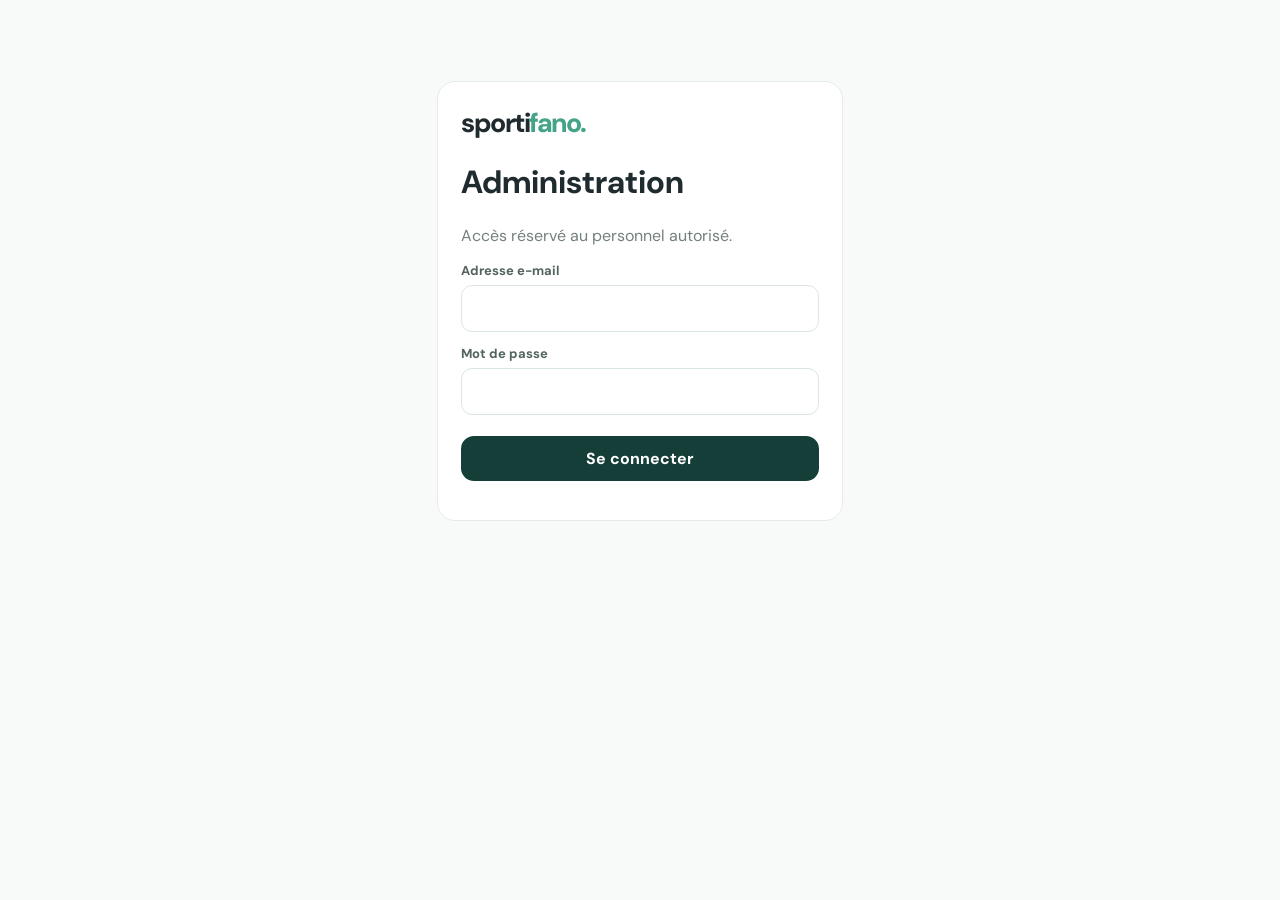
==== admin.html @ f6919157 "Add files via upload" ====
<!doctype html><html lang="fr"><head><meta charset="utf-8"><meta name="viewport" content="width=device-width,initial-scale=1"><title>Sportifano — Administration</title><link rel="stylesheet" href="./styles.css"></head><body><div id="adminApp"><main class="wrap" style="max-width:450px;margin:9vh auto"><div class="panel"><a class="brand" href="./index.html">sporti<span>fano.</span></a><h1>Administration</h1><p class="muted">Accès réservé au personnel autorisé.</p><form id="adminLogin"><label>Adresse e-mail</label><input required type="email" name="email"><label>Mot de passe</label><input required type="password" name="password"><br><br><button class="btn" style="width:100%">Se connecter</button><p id="loginError" class="error"></p></form></div></main></div><script type="module" src="./admin.js"></script></body></html>
---- styles.css ----
@import url('https://fonts.googleapis.com/css2?family=DM+Sans:wght@400;500;600;700;800&family=Manrope:wght@400;500;600;700;800&display=swap');
:root{font-family:'DM Sans',sans-serif;color:#202b30;background:#f8faf9;font-synthesis:none}*{box-sizing:border-box}body{margin:0}button,input,select,textarea{font:inherit}button{cursor:pointer}a{color:inherit;text-decoration:none}img{max-width:100%}.wrap{max-width:1220px;margin:auto;padding:0 22px}.notice{background:#102f2e;color:white;text-align:center;padding:9px;font-size:12px;letter-spacing:.07em}.header{background:white;position:sticky;top:0;z-index:10;border-bottom:1px solid #ecf0ef}.nav{display:flex;align-items:center;gap:24px;min-height:79px}.brand{font-size:27px;font-weight:800;letter-spacing:-1.5px}.brand span{color:#45a388}.search{flex:1;max-width:470px;padding:13px 18px;border:1px solid #e1e7e5;border-radius:14px;background:#f8faf9}.nav-actions{display:flex;gap:10px;margin-left:auto}.btn{border:0;background:#163e38;color:white;border-radius:13px;padding:12px 19px;font-weight:700;display:inline-flex;align-items:center;justify-content:center;gap:7px}.btn.secondary{background:#edf5f1;color:#174a40}.btn.outline{background:#fff;color:#163e38;border:1px solid #d5e1db}.btn.danger{background:#fcecec;color:#aa3232}.btn:disabled{opacity:.45;cursor:not-allowed}.tiny{font-size:12px}.muted{color:#73817d}.hero{margin:30px auto 40px;min-height:365px;background:linear-gradient(112deg,#e6f0e9 5%,#e7f0ec 55%,#cbded3);border-radius:26px;display:grid;grid-template-columns:1.15fr 1fr;overflow:hidden}.hero-copy{padding:65px 58px;align-self:center}.eyebrow{font-size:12px;text-transform:uppercase;letter-spacing:.18em;color:#488272;font-weight:800}.hero h1{font-size:clamp(34px,4vw,60px);line-height:1.07;letter-spacing:-2px;margin:16px 0}.hero p{color:#60736e;line-height:1.7}.hero-img{width:100%;height:100%;min-height:340px;object-fit:cover}.section-title{display:flex;align-items:center;justify-content:space-between;margin:35px 0 19px}.section-title h2{letter-spacing:-1px;font-size:27px}.categories{display:flex;gap:11px;flex-wrap:wrap}.pill{border:1px solid #e0e8e4;border-radius:30px;background:white;padding:11px 19px;font-weight:700;color:#526960}.pill.active{background:#173e37;color:white;border-color:#173e37}.products{display:grid;grid-template-columns:repeat(4,minmax(0,1fr));gap:20px}.product{border:1px solid #e9eeeb;background:white;border-radius:20px;overflow:hidden;display:flex;flex-direction:column}.product img{width:100%;height:230px;object-fit:cover;background:#edf2ee}.product .pbody{padding:15px;display:flex;flex-direction:column;gap:9px;flex:1}.product h3{font-size:15px;margin:0}.product .price{font-size:19px;font-weight:800}.row{display:flex;align-items:center;gap:12px}.between{justify-content:space-between}.footer{padding:40px 0;color:#667970;margin-top:70px;border-top:1px solid #e6eee9}.panel{background:white;border:1px solid #e5ebe7;border-radius:18px;padding:23px}.modal-bg{position:fixed;inset:0;background:#10262193;z-index:50;display:grid;place-items:center;padding:16px}.modal{background:white;width:min(610px,100%);max-height:92vh;overflow:auto;border-radius:22px;padding:25px;box-shadow:0 18px 80px #0c292333}.modal h2{margin:0 0 16px}label{display:block;color:#53645d;font-weight:700;font-size:13px;margin:13px 0 6px}input,select,textarea{border:1px solid #dce6e0;border-radius:11px;width:100%;padding:12px;background:white;color:#20362e}textarea{min-height:90px;resize:vertical}.flex{display:flex;gap:13px}.flex>*{flex:1;min-width:0}.divider{border:0;border-top:1px solid #e8eeea;margin:17px 0}.page-title{font-size:35px;letter-spacing:-1px;margin:35px 0 21px}.cart-row{display:flex;gap:16px;border-bottom:1px solid #eef1ed;padding:14px 0}.cart-row img{width:76px;height:76px;object-fit:cover;border-radius:12px}.badge{padding:6px 10px;border-radius:20px;font-size:11px;background:#e9f4ed;color:#286449;font-weight:800}.note{background:#f1f7f4;padding:14px;border-radius:11px;color:#507062}.error{color:#b33030}.success{color:#197850}.toast{position:fixed;bottom:25px;left:50%;transform:translateX(-50%);padding:13px 20px;border-radius:10px;background:#183e37;color:white;z-index:80;box-shadow:0 8px 40px #0002}.table-wrap{overflow:auto}table{width:100%;border-collapse:collapse}td,th{text-align:left;padding:12px;border-bottom:1px solid #e9eeea;font-size:13px}th{color:#6b8175} .admin-layout{display:grid;grid-template-columns:225px 1fr;min-height:100vh}.sidebar{background:#142e29;color:#e1efe9;padding:25px 16px}.sidebar .brand{color:#fff;margin:5px 12px 30px;display:block}.sidebtn{display:block;width:100%;text-align:left;color:#d0e2d9;background:transparent;border:0;border-radius:12px;padding:13px 15px;margin-bottom:5px}.sidebtn.active,.sidebtn:hover{background:#31564b;color:white}.admin-content{padding:35px;max-width:1150px;width:100%;margin:0 auto}.stats{display:grid;grid-template-columns:repeat(3,1fr);gap:15px}.stat{background:white;border-radius:15px;padding:24px;border:1px solid #e4ece7}.stat b{font-size:30px;display:block;margin-top:12px}.stack{display:grid;gap:15px}.hidden{display:none!important}@media(max-width:850px){.products{grid-template-columns:repeat(2,1fr)}.hero{grid-template-columns:1fr}.hero-copy{padding:35px}.hero-img{height:225px;min-height:225px}.nav{flex-wrap:wrap;padding:12px 0;gap:9px}.nav .search{order:3;min-width:100%;max-width:none}.brand{font-size:23px}.admin-layout{grid-template-columns:1fr}.sidebar{position:static;display:flex;align-items:center;gap:5px;overflow:auto;padding:10px}.sidebar .brand{font-size:16px;white-space:nowrap;margin:0 15px 0 0}.sidebtn{width:auto;white-space:nowrap;margin:0}.admin-content{padding:19px}.stats{grid-template-columns:1fr}.flex.mobile-stack{flex-direction:column}}@media(max-width:490px){.wrap{padding:0 13px}.hero{margin:14px auto}.products{gap:9px}.product img{height:170px}.product .pbody{padding:12px}.product .btn{padding:10px 6px;font-size:12px}.nav-actions .btn{padding:10px 11px;font-size:12px}.section-title h2{font-size:22px}.modal{padding:18px}.hero h1{font-size:36px}}
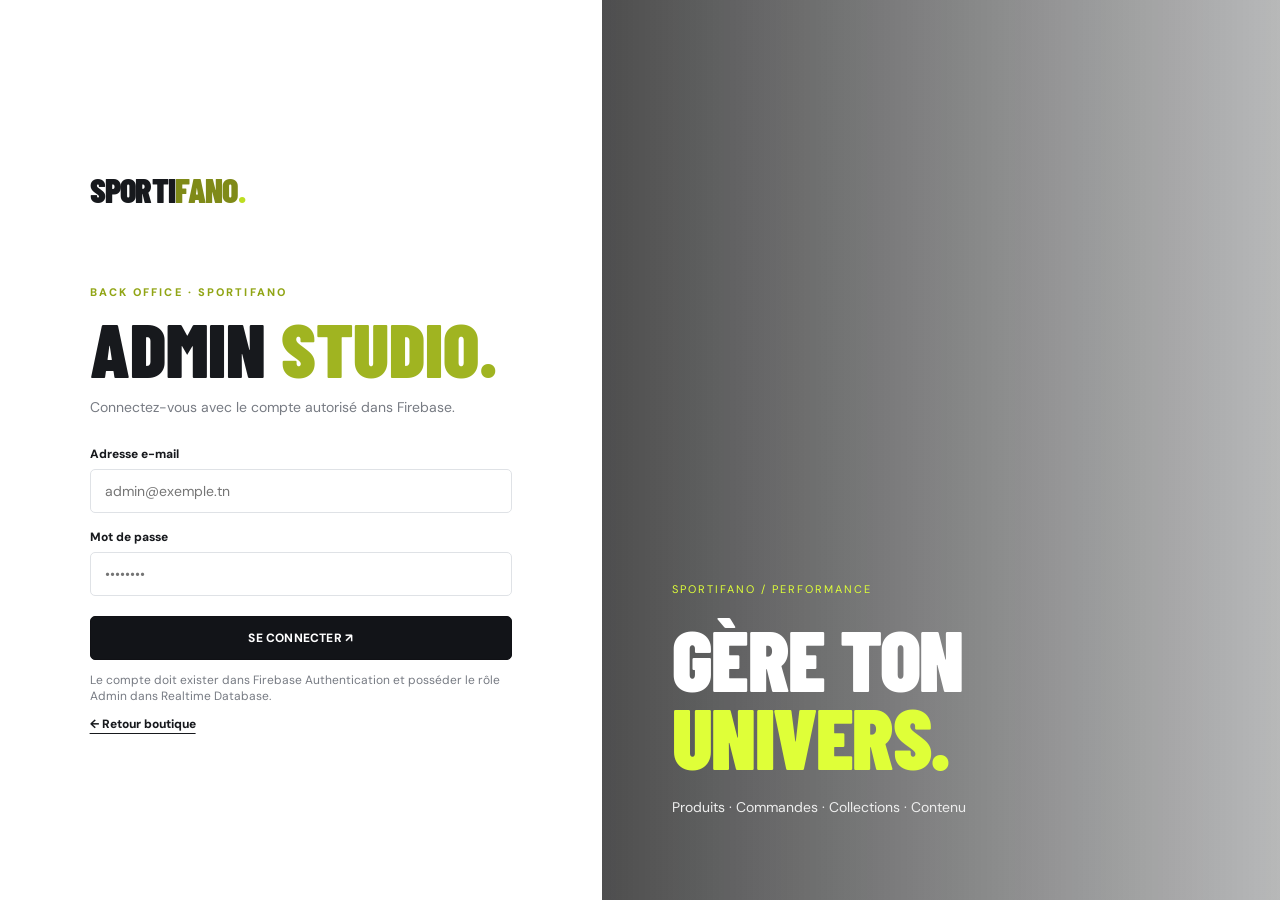
==== commit 3d4aa982: "Add files via upload" ====
--- a/admin.html
+++ b/admin.html
@@ -1 +1 @@
-<!doctype html><html lang="fr"><head><meta charset="utf-8"><meta name="viewport" content="width=device-width,initial-scale=1"><title>Sportifano — Administration</title><link rel="stylesheet" href="./styles.css"></head><body><div id="adminApp"><main class="wrap" style="max-width:450px;margin:9vh auto"><div class="panel"><a class="brand" href="./index.html">sporti<span>fano.</span></a><h1>Administration</h1><p class="muted">Accès réservé au personnel autorisé.</p><form id="adminLogin"><label>Adresse e-mail</label><input required type="email" name="email"><label>Mot de passe</label><input required type="password" name="password"><br><br><button class="btn" style="width:100%">Se connecter</button><p id="loginError" class="error"></p></form></div></main></div><script type="module" src="./admin.js"></script></body></html>
+<!doctype html><html lang="fr"><head><meta charset="utf-8"><meta name="viewport" content="width=device-width,initial-scale=1"><meta name="theme-color" content="#111317"><title>Sportifano — Admin Studio</title><link rel="preconnect" href="https://fonts.googleapis.com"><link rel="preconnect" href="https://fonts.gstatic.com" crossorigin><link href="https://fonts.googleapis.com/css2?family=Barlow+Condensed:wght@600;700;800;900&family=DM+Sans:wght@400;500;600;700;800&display=swap" rel="stylesheet"><link rel="stylesheet" href="./styles.css"></head><body class="admin-page"><div id="adminApp"><main class="wrap login-wrap"><div class="panel login-card"><a class="brand" href="./index.html">SPORTI<span>FANO</span><i>.</i></a><span class="section-kicker">BACK OFFICE · SPORTIFANO</span><h1>ADMIN <em>STUDIO.</em></h1><p class="muted">Connectez-vous avec le compte autorisé dans Firebase.</p><form id="adminLogin"><label>Adresse e-mail</label><input required autocomplete="username" type="email" name="email" placeholder="admin@exemple.tn"><label>Mot de passe</label><input required autocomplete="current-password" type="password" name="password" placeholder="••••••••"><button class="btn" style="width:100%;margin-top:20px">SE CONNECTER ↗</button><p id="loginError" role="alert" class="error"></p></form><p class="muted tiny">Le compte doit exister dans Firebase Authentication et posséder le rôle Admin dans Realtime Database.</p><a href="./index.html" class="text-link">← Retour boutique</a></div><div class="login-visual"><div><span>SPORTIFANO / PERFORMANCE</span><h2>GÈRE TON<br><em>UNIVERS.</em></h2><p>Produits · Commandes · Collections · Contenu</p></div></div></main></div><script type="module" src="./admin.js"></script></body></html>
--- a/styles.css
+++ b/styles.css
@@ -1,2 +1 @@
-@import url('https://fonts.googleapis.com/css2?family=DM+Sans:wght@400;500;600;700;800&family=Manrope:wght@400;500;600;700;800&display=swap');
-:root{font-family:'DM Sans',sans-serif;color:#202b30;background:#f8faf9;font-synthesis:none}*{box-sizing:border-box}body{margin:0}button,input,select,textarea{font:inherit}button{cursor:pointer}a{color:inherit;text-decoration:none}img{max-width:100%}.wrap{max-width:1220px;margin:auto;padding:0 22px}.notice{background:#102f2e;color:white;text-align:center;padding:9px;font-size:12px;letter-spacing:.07em}.header{background:white;position:sticky;top:0;z-index:10;border-bottom:1px solid #ecf0ef}.nav{display:flex;align-items:center;gap:24px;min-height:79px}.brand{font-size:27px;font-weight:800;letter-spacing:-1.5px}.brand span{color:#45a388}.search{flex:1;max-width:470px;padding:13px 18px;border:1px solid #e1e7e5;border-radius:14px;background:#f8faf9}.nav-actions{display:flex;gap:10px;margin-left:auto}.btn{border:0;background:#163e38;color:white;border-radius:13px;padding:12px 19px;font-weight:700;display:inline-flex;align-items:center;justify-content:center;gap:7px}.btn.secondary{background:#edf5f1;color:#174a40}.btn.outline{background:#fff;color:#163e38;border:1px solid #d5e1db}.btn.danger{background:#fcecec;color:#aa3232}.btn:disabled{opacity:.45;cursor:not-allowed}.tiny{font-size:12px}.muted{color:#73817d}.hero{margin:30px auto 40px;min-height:365px;background:linear-gradient(112deg,#e6f0e9 5%,#e7f0ec 55%,#cbded3);border-radius:26px;display:grid;grid-template-columns:1.15fr 1fr;overflow:hidden}.hero-copy{padding:65px 58px;align-self:center}.eyebrow{font-size:12px;text-transform:uppercase;letter-spacing:.18em;color:#488272;font-weight:800}.hero h1{font-size:clamp(34px,4vw,60px);line-height:1.07;letter-spacing:-2px;margin:16px 0}.hero p{color:#60736e;line-height:1.7}.hero-img{width:100%;height:100%;min-height:340px;object-fit:cover}.section-title{display:flex;align-items:center;justify-content:space-between;margin:35px 0 19px}.section-title h2{letter-spacing:-1px;font-size:27px}.categories{display:flex;gap:11px;flex-wrap:wrap}.pill{border:1px solid #e0e8e4;border-radius:30px;background:white;padding:11px 19px;font-weight:700;color:#526960}.pill.active{background:#173e37;color:white;border-color:#173e37}.products{display:grid;grid-template-columns:repeat(4,minmax(0,1fr));gap:20px}.product{border:1px solid #e9eeeb;background:white;border-radius:20px;overflow:hidden;display:flex;flex-direction:column}.product img{width:100%;height:230px;object-fit:cover;background:#edf2ee}.product .pbody{padding:15px;display:flex;flex-direction:column;gap:9px;flex:1}.product h3{font-size:15px;margin:0}.product .price{font-size:19px;font-weight:800}.row{display:flex;align-items:center;gap:12px}.between{justify-content:space-between}.footer{padding:40px 0;color:#667970;margin-top:70px;border-top:1px solid #e6eee9}.panel{background:white;border:1px solid #e5ebe7;border-radius:18px;padding:23px}.modal-bg{position:fixed;inset:0;background:#10262193;z-index:50;display:grid;place-items:center;padding:16px}.modal{background:white;width:min(610px,100%);max-height:92vh;overflow:auto;border-radius:22px;padding:25px;box-shadow:0 18px 80px #0c292333}.modal h2{margin:0 0 16px}label{display:block;color:#53645d;font-weight:700;font-size:13px;margin:13px 0 6px}input,select,textarea{border:1px solid #dce6e0;border-radius:11px;width:100%;padding:12px;background:white;color:#20362e}textarea{min-height:90px;resize:vertical}.flex{display:flex;gap:13px}.flex>*{flex:1;min-width:0}.divider{border:0;border-top:1px solid #e8eeea;margin:17px 0}.page-title{font-size:35px;letter-spacing:-1px;margin:35px 0 21px}.cart-row{display:flex;gap:16px;border-bottom:1px solid #eef1ed;padding:14px 0}.cart-row img{width:76px;height:76px;object-fit:cover;border-radius:12px}.badge{padding:6px 10px;border-radius:20px;font-size:11px;background:#e9f4ed;color:#286449;font-weight:800}.note{background:#f1f7f4;padding:14px;border-radius:11px;color:#507062}.error{color:#b33030}.success{color:#197850}.toast{position:fixed;bottom:25px;left:50%;transform:translateX(-50%);padding:13px 20px;border-radius:10px;background:#183e37;color:white;z-index:80;box-shadow:0 8px 40px #0002}.table-wrap{overflow:auto}table{width:100%;border-collapse:collapse}td,th{text-align:left;padding:12px;border-bottom:1px solid #e9eeea;font-size:13px}th{color:#6b8175} .admin-layout{display:grid;grid-template-columns:225px 1fr;min-height:100vh}.sidebar{background:#142e29;color:#e1efe9;padding:25px 16px}.sidebar .brand{color:#fff;margin:5px 12px 30px;display:block}.sidebtn{display:block;width:100%;text-align:left;color:#d0e2d9;background:transparent;border:0;border-radius:12px;padding:13px 15px;margin-bottom:5px}.sidebtn.active,.sidebtn:hover{background:#31564b;color:white}.admin-content{padding:35px;max-width:1150px;width:100%;margin:0 auto}.stats{display:grid;grid-template-columns:repeat(3,1fr);gap:15px}.stat{background:white;border-radius:15px;padding:24px;border:1px solid #e4ece7}.stat b{font-size:30px;display:block;margin-top:12px}.stack{display:grid;gap:15px}.hidden{display:none!important}@media(max-width:850px){.products{grid-template-columns:repeat(2,1fr)}.hero{grid-template-columns:1fr}.hero-copy{padding:35px}.hero-img{height:225px;min-height:225px}.nav{flex-wrap:wrap;padding:12px 0;gap:9px}.nav .search{order:3;min-width:100%;max-width:none}.brand{font-size:23px}.admin-layout{grid-template-columns:1fr}.sidebar{position:static;display:flex;align-items:center;gap:5px;overflow:auto;padding:10px}.sidebar .brand{font-size:16px;white-space:nowrap;margin:0 15px 0 0}.sidebtn{width:auto;white-space:nowrap;margin:0}.admin-content{padding:19px}.stats{grid-template-columns:1fr}.flex.mobile-stack{flex-direction:column}}@media(max-width:490px){.wrap{padding:0 13px}.hero{margin:14px auto}.products{gap:9px}.product img{height:170px}.product .pbody{padding:12px}.product .btn{padding:10px 6px;font-size:12px}.nav-actions .btn{padding:10px 11px;font-size:12px}.section-title h2{font-size:22px}.modal{padding:18px}.hero h1{font-size:36px}}
+:root{--ink:#17191d;--black:#101115;--red:#e9fd32;--lime:#dfff38;--paper:#fff;--muted:#777b83;--line:#e8eaed;--bg:#f7f8f9;--radius:17px}*{box-sizing:border-box}html{scroll-behavior:smooth}body{margin:0;background:#fff;color:var(--ink);font-family:'DM Sans',Arial,sans-serif;font-size:14px}button,input,select,textarea{font:inherit}button{cursor:pointer}a{text-decoration:none;color:inherit}img{max-width:100%;display:block}.wrap{max-width:1370px;padding:0 30px;margin:auto}.hidden{display:none!important}.muted{color:var(--muted)}.tiny{font-size:12px}.notice{background:var(--lime);text-align:center;color:#111;font-size:11px;font-weight:800;letter-spacing:2px;padding:10px 12px}.header{position:relative;z-index:5;background:#fff;border-bottom:1px solid var(--line)}.nav{display:flex;align-items:center;gap:40px;min-height:82px}.brand{font-family:'Barlow Condensed',Impact,sans-serif;font-size:34px;font-weight:900;letter-spacing:-.7px;white-space:nowrap}.brand span{color:#7f8a18}.brand i{font-style:normal;color:#bdde21}.search-wrap{height:46px;border-radius:5px;display:flex;align-items:center;gap:14px;background:#f2f3f4;padding:0 16px;flex:1;max-width:620px}.search-wrap>span{font-size:27px;line-height:1}.search{border:0;outline:0;background:transparent;width:100%;font-size:13px}.nav-actions{display:flex;align-items:center;gap:10px;margin-left:auto}.btn{border:1px solid var(--black);border-radius:5px;background:var(--black);color:#fff;font-size:12px;font-weight:800;letter-spacing:.2px;padding:13px 19px;display:inline-flex;align-items:center;justify-content:center;gap:10px;min-height:42px;transition:transform .2s,background .2s}.btn:hover{transform:translateY(-2px);background:#34363b}.btn.secondary{background:white;color:#17191c;border:1px solid #dfe1e5}.btn.secondary:hover{background:#f4f5f5}.btn.danger{background:#ffedf0;border-color:#ffbdc6;color:#b71332}.cart-button{background:var(--lime)!important;color:#111!important;border-color:var(--lime)}#cartCount{min-width:20px;min-height:20px;border-radius:50%;background:#111;color:#fff;display:grid;place-items:center;font-size:10px}.category-nav{border-top:1px solid #f2f2f2}.category-links{display:flex;gap:34px;align-items:center;min-height:48px;font-size:11px;letter-spacing:.6px;font-weight:800}.category-links a:hover{color:#838f19}.category-links .sale-link{margin-left:auto;color:#bd403f}.hero{margin:24px 0 0;min-height:488px;display:grid;grid-template-columns:48% 52%;background:#12151a;overflow:hidden;position:relative;border-radius:3px}.hero-copy{padding:65px 7% 45px 9%;display:flex;flex-direction:column;align-items:flex-start;justify-content:center;color:#fff;z-index:1}.eyebrow,.section-kicker{font-size:11px;font-weight:800;letter-spacing:2.1px;color:#91a515}.eyebrow{color:var(--lime)}h1,h2,h3,p{margin-top:0}.hero h1,.bottom-feature h2,.sale-banner h2,.login-visual h2{font-family:'Barlow Condensed',Impact,sans-serif;font-size:clamp(54px,6.2vw,99px);font-weight:900;letter-spacing:-1.5px;line-height:.91;margin:23px 0}.hero-copy>p{font-size:15px;line-height:1.85;color:#d3d5d9;max-width:390px}.hero-cta{background:var(--lime);color:#111;border-color:var(--lime);margin:13px 0 28px;padding:17px 24px}.hero-cta:hover{background:#efff94}.hero-mini{display:flex;flex-wrap:wrap;gap:22px;color:#d1d4db;font-size:11px}.hero-image{position:relative;min-height:430px;background:#32383c}.hero-img{height:100%;width:100%;object-fit:cover;filter:saturate(.8) contrast(1.04)}.hero-image:after{content:"";position:absolute;inset:0;background:linear-gradient(90deg,#12151a 0%,transparent 27%)}.hero-stamp{position:absolute;right:27px;top:27px;z-index:1;background:var(--lime);border-radius:50%;width:105px;height:105px;display:flex;justify-content:center;align-items:center;flex-direction:column;transform:rotate(14deg);font:800 23px/0.9 'Barlow Condensed';text-align:center}.hero-stamp strong{font-size:27px}.hero-stamp small{font:700 10px 'DM Sans';margin-top:8px}.trust-row{padding:29px 5px;border-bottom:1px solid var(--line);display:flex;justify-content:space-between;gap:15px;color:#777;flex-wrap:wrap}.trust-row>span{display:flex;align-items:center;gap:6px;font-size:11px}.trust-row b{color:#1b1b1b}.collections-block,#shop,#blogSection{padding:70px 0 28px}.section-title{display:flex;justify-content:space-between;gap:20px;align-items:end;margin-bottom:28px}.section-title h2,.page-title{font-family:'Barlow Condensed',Impact,sans-serif;font-size:clamp(35px,4vw,56px);letter-spacing:-.5px;line-height:1;margin:10px 0 0;font-weight:900}.section-title em,.sale-banner em,.login-card h1 em{font-style:normal;color:#a0b421}.text-link{font-size:12px;font-weight:800;text-decoration:underline;text-underline-offset:5px}.sport-tiles{display:grid;grid-template-columns:repeat(4,minmax(0,1fr));gap:13px}.sport-tile{height:300px;overflow:hidden;position:relative;background:#222;color:white;display:flex;justify-content:flex-end;align-items:flex-start;flex-direction:column;padding:22px}.sport-tile img{position:absolute;inset:0;width:100%;height:100%;object-fit:cover;filter:brightness(.69);transition:transform .4s}.sport-tile:hover img{transform:scale(1.08)}.sport-tile span,.sport-tile strong{z-index:1}.sport-tile span{font-size:10px;letter-spacing:1.2px;color:#e8e8e8}.sport-tile strong{font-family:'Barlow Condensed';font-size:34px;font-weight:900;margin-top:6px}.sale-banner{background:#e9fc40;display:flex;align-items:center;justify-content:space-between;gap:20px;padding:33px 45px;margin-top:50px}.sale-banner span{font-size:10px;font-weight:800;letter-spacing:1.7px}.sale-banner h2{font-size:46px;margin:7px 0;line-height:1}.sale-banner h2 em{color:#61700f;font-style:normal}.sale-banner p{margin-bottom:0;color:#444}.right-tools{display:flex;align-items:center;gap:15px}.right-tools select{padding:11px 14px;max-width:185px}.categories{display:flex;gap:8px;overflow:auto;padding-bottom:20px}.pill{white-space:nowrap;border:1px solid #e5e6e7;border-radius:4px;background:white;padding:12px 19px;font-size:12px;font-weight:700}.pill.active,.pill:hover{background:#18191c;border-color:#18191c;color:white}.products{display:grid;grid-template-columns:repeat(4,minmax(0,1fr));gap:19px;align-items:start}.product{background:white;border:1px solid #eceeef;overflow:hidden;transition:box-shadow .2s,transform .2s}.product:hover{transform:translateY(-3px);box-shadow:0 12px 32px #1111}.product>img{width:100%;height:270px;object-fit:cover;background:#f4f4f4}.pbody{padding:15px}.pbody h3{font-size:14px;font-weight:800;line-height:1.5;min-height:44px;margin:8px 0 6px}.price{font-size:20px;font-weight:900;margin-bottom:13px;color:#111}.product .btn{width:100%;background:var(--lime);color:#111;border-color:var(--lime);font-size:11px}.bottom-feature{background:#11151c url('https://images.unsplash.com/photo-1517836357463-d25dfeac3438?w=1400&q=80') center/cover;margin:75px 0 8px;color:white;position:relative;min-height:360px;display:flex;align-items:center;padding:40px 8%}.bottom-feature:before{content:'';position:absolute;inset:0;background:linear-gradient(90deg,#11151cee,#11151c88)}.bottom-feature>div{position:relative}.bottom-feature h2{font-size:74px}.bottom-feature p{color:#dedede;max-width:420px}.light-btn{background:var(--lime);border-color:var(--lime);color:#111}.footer{background:#111317;color:#aaa;margin-top:66px}.footer-grid{display:grid;grid-template-columns:2fr repeat(3,1fr);gap:30px;padding-top:55px;padding-bottom:48px}.footer-grid>div{display:flex;flex-direction:column;align-items:flex-start;gap:14px}.footer .brand{color:white}.footer-grid b{color:white;font-size:12px;letter-spacing:1px}.footer-grid a,.footer-grid span,.footer-link{font-size:12px}.footer-link{border:0;background:transparent;color:#aaa;padding:0;text-align:left}.footer-bottom{border-top:1px solid #393b40;padding-top:23px;padding-bottom:23px;font-size:11px}.mobile-bar{display:none}input:not(.search),select,textarea{width:100%;border:1px solid #dfe2e6;background:white;border-radius:5px;padding:12px 14px;outline:0;color:var(--ink)}input:focus,select:focus,textarea:focus{border-color:#9eb617}textarea{min-height:90px;resize:vertical}label{display:block;margin:16px 0 7px;font-size:12px;font-weight:800}.row{display:flex;align-items:center;gap:10px}.between{justify-content:space-between}.error{color:#d71938;font-size:12px;line-height:1.6}.divider{border:0;border-top:1px solid var(--line);margin:20px 0}.modal-bg{position:fixed;inset:0;z-index:100;background:#090a0dbd;display:grid;place-items:center;padding:15px;overflow:auto}.modal{width:min(100%,530px);max-height:92vh;overflow:auto;background:#fff;padding:27px;border-radius:10px;box-shadow:0 20px 90px #0005}.modal h2{font-family:'Barlow Condensed',sans-serif;font-size:30px;font-weight:800}.modal .btn{margin-top:6px}.note{background:#f5f7e8;border-left:3px solid #b5d122;padding:13px;font-size:12px;line-height:1.6}.toast{position:fixed;bottom:32px;left:50%;transform:translateX(-50%);background:#111;color:white;padding:15px 20px;border-radius:5px;z-index:200}.cart-row{display:flex;gap:12px;padding:12px 0;border-bottom:1px solid #eee}.cart-row img{width:75px;height:82px;object-fit:cover}.panel{background:#fff;border:1px solid #e5e8eb;padding:24px;border-radius:10px}.badge{background:#eef5ce;padding:7px 10px;border-radius:4px;font-size:11px;font-weight:800}.admin-page{background:#f4f5f6}.login-wrap{display:grid;grid-template-columns:47% 53%;min-height:100vh;align-items:stretch;max-width:100%;padding:0}.login-card{border:0;border-radius:0;padding:clamp(35px,7vw,120px);display:flex;justify-content:center;align-items:stretch;flex-direction:column}.login-card .brand{margin-bottom:75px}.login-card h1{font:900 75px/1 'Barlow Condensed';margin:12px 0}.login-card .btn{background:#121418;color:white}.login-visual{background:linear-gradient(90deg,#111b,#1114),url('https://images.unsplash.com/photo-1534438327276-14e5300c3a48?w=1400&q=85') center/cover;color:white;display:flex;align-items:flex-end;padding:70px}.login-visual h2{font-size:85px}.login-visual em{font-style:normal;color:var(--lime)}.login-visual span{font-size:11px;letter-spacing:2px;color:var(--lime)}.login-visual p{color:#eee}.admin-layout{display:grid;grid-template-columns:255px 1fr;min-height:100vh}.sidebar{background:#121417;padding:35px 16px;display:flex;flex-direction:column;gap:8px}.sidebar .brand{color:white;font-size:29px;display:block;margin:0 12px 35px}.sidebtn{background:transparent;border:0;text-align:left;color:#c6c7ca;padding:14px 17px;border-radius:5px;font-weight:700;font-size:13px}.sidebtn:hover,.sidebtn.active{color:#121417;background:var(--lime)}.admin-content{padding:50px clamp(18px,4vw,68px);min-width:0}.admin-content>.page-title{margin:0 0 32px}.stats{display:grid;grid-template-columns:repeat(3,minmax(0,1fr));gap:18px}.stat{background:white;border:1px solid #e6e8e9;padding:28px;font-size:13px;color:#777;border-radius:8px}.stat b{display:block;font:900 48px/1 'Barlow Condensed';color:#111;margin-top:16px}.admin-content .panel{box-shadow:0 5px 18px #11111105}.table-wrap{overflow:auto}table{width:100%;border-collapse:collapse;min-width:570px}th{text-align:left;font-size:11px;color:#888;font-weight:800;letter-spacing:.5px}td,th{padding:16px 11px;border-bottom:1px solid #eee}td{font-size:13px}.admin-content .btn{font-size:11px}.admin-content .btn.secondary{padding:9px 12px;min-height:35px}#workspace .panel>form,#editForm{max-width:720px}#dialog .modal{width:min(700px,100%)}#dialog .modal textarea[name=images]{min-height:145px}@media(max-width:1050px){.sport-tiles{grid-template-columns:repeat(2,1fr)}.products{grid-template-columns:repeat(3,1fr)}.category-links{gap:20px}.hero h1{font-size:65px}.trust-row{justify-content:center}.footer-grid{grid-template-columns:repeat(2,1fr)}}@media(max-width:720px){.wrap{padding:0 15px}.nav{min-height:68px;gap:12px;flex-wrap:wrap;padding-top:9px;padding-bottom:12px}.brand{font-size:28px}.search-wrap{order:3;flex-basis:100%;max-width:none;height:41px}.nav-actions{gap:6px}.nav-actions .account-button span,.nav-actions .cart-button>span:not(#cartCount){display:none}.nav-actions .btn{padding:9px 12px;min-height:36px}.category-nav{display:none}.hero{display:flex;flex-direction:column-reverse;min-height:0;margin-top:13px}.hero-image{height:260px;min-height:0}.hero-image:after{display:none}.hero-stamp{width:71px;height:71px;font-size:16px}.hero-stamp strong{font-size:19px}.hero-copy{padding:30px 26px 28px}.hero h1{font-size:54px;margin:14px 0}.hero-copy>p{font-size:13px}.hero-mini{gap:10px}.trust-row{padding:23px 5px;display:grid;grid-template-columns:repeat(2,1fr);gap:15px}.trust-row>span{font-size:10px;flex-wrap:wrap}.collections-block,#shop,#blogSection{padding:45px 0 10px}.section-title h2{font-size:35px}.section-title{align-items:start;gap:12px}.sport-tiles{gap:9px}.sport-tile{height:210px;padding:13px}.sport-tile strong{font-size:26px}.sale-banner{margin-top:35px;padding:25px;display:block}.sale-banner h2{font-size:36px}.sale-banner .btn{margin-top:22px}.product-heading{display:block}.right-tools{justify-content:space-between;margin-top:19px}.products{grid-template-columns:repeat(2,minmax(0,1fr));gap:10px}.product>img{height:180px}.pbody{padding:10px}.pbody h3{font-size:12px}.price{font-size:17px}.product .btn{font-size:10px;padding:10px 6px}.bottom-feature{min-height:300px;margin:35px 0;padding:24px}.bottom-feature h2{font-size:51px}.footer-grid{grid-template-columns:repeat(2,1fr);gap:24px}.mobile-bar{display:flex;position:fixed;bottom:0;left:0;right:0;background:#fff;z-index:20;border-top:1px solid #e4e4e4;justify-content:space-around;padding:8px 2px max(8px,env(safe-area-inset-bottom));box-shadow:0 -4px 17px #0001}.mobile-bar a,.mobile-bar button{border:0;background:none;display:flex;flex-direction:column;align-items:center;font-size:23px;color:#191919;gap:2px;min-width:50px}.mobile-bar small{font-size:9px;font-weight:700}.footer{padding-bottom:60px}.modal{padding:20px}.login-wrap{display:flex;flex-direction:column}.login-card{padding:32px 22px;min-height:100vh}.login-card h1{font-size:63px}.login-card .brand{margin-bottom:55px}.login-visual{display:none}.admin-layout{display:block}.sidebar{flex-direction:row;align-items:center;overflow-x:auto;padding:14px;gap:6px;position:sticky;top:0;z-index:10}.sidebar .brand{font-size:21px;margin:0 15px 0 0}.sidebtn{white-space:nowrap;padding:10px;font-size:11px}.admin-content{padding:30px 15px}.stats{gap:8px}.stat{padding:14px;font-size:11px}.stat b{font-size:32px}.page-title{font-size:36px}}
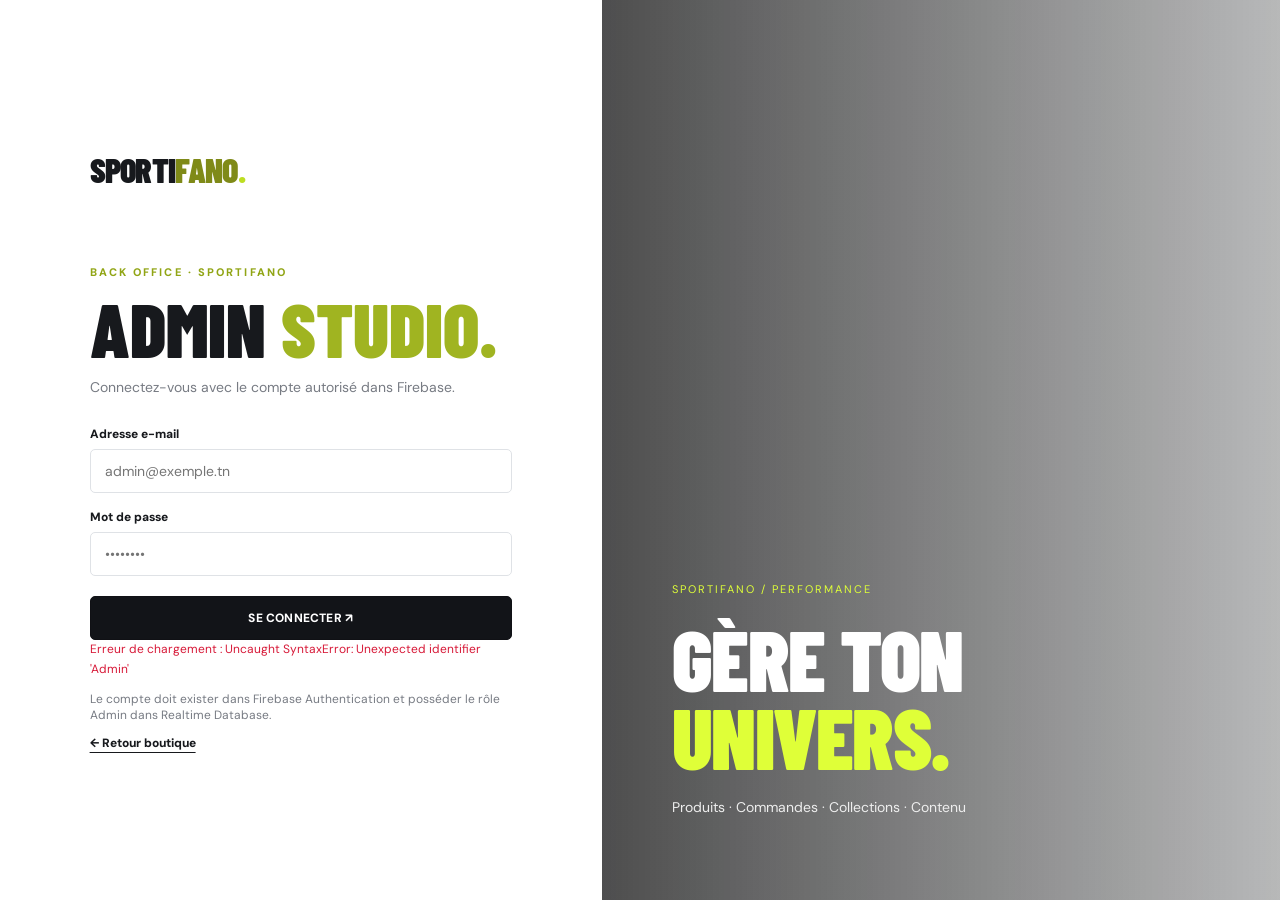
==== commit 6392c03f: "Add files via upload" ====
--- a/admin.html
+++ b/admin.html
@@ -1 +1,22 @@
-<!doctype html><html lang="fr"><head><meta charset="utf-8"><meta name="viewport" content="width=device-width,initial-scale=1"><meta name="theme-color" content="#111317"><title>Sportifano — Admin Studio</title><link rel="preconnect" href="https://fonts.googleapis.com"><link rel="preconnect" href="https://fonts.gstatic.com" crossorigin><link href="https://fonts.googleapis.com/css2?family=Barlow+Condensed:wght@600;700;800;900&family=DM+Sans:wght@400;500;600;700;800&display=swap" rel="stylesheet"><link rel="stylesheet" href="./styles.css"></head><body class="admin-page"><div id="adminApp"><main class="wrap login-wrap"><div class="panel login-card"><a class="brand" href="./index.html">SPORTI<span>FANO</span><i>.</i></a><span class="section-kicker">BACK OFFICE · SPORTIFANO</span><h1>ADMIN <em>STUDIO.</em></h1><p class="muted">Connectez-vous avec le compte autorisé dans Firebase.</p><form id="adminLogin"><label>Adresse e-mail</label><input required autocomplete="username" type="email" name="email" placeholder="admin@exemple.tn"><label>Mot de passe</label><input required autocomplete="current-password" type="password" name="password" placeholder="••••••••"><button class="btn" style="width:100%;margin-top:20px">SE CONNECTER ↗</button><p id="loginError" role="alert" class="error"></p></form><p class="muted tiny">Le compte doit exister dans Firebase Authentication et posséder le rôle Admin dans Realtime Database.</p><a href="./index.html" class="text-link">← Retour boutique</a></div><div class="login-visual"><div><span>SPORTIFANO / PERFORMANCE</span><h2>GÈRE TON<br><em>UNIVERS.</em></h2><p>Produits · Commandes · Collections · Contenu</p></div></div></main></div><script type="module" src="./admin.js"></script></body></html>
+<!doctype html><html lang="fr"><head><meta charset="utf-8"><meta name="viewport" content="width=device-width,initial-scale=1"><meta name="theme-color" content="#111317"><title>Sportifano — Admin Studio</title><link rel="preconnect" href="https://fonts.googleapis.com"><link rel="preconnect" href="https://fonts.gstatic.com" crossorigin><link href="https://fonts.googleapis.com/css2?family=Barlow+Condensed:wght@600;700;800;900&family=DM+Sans:wght@400;500;600;700;800&display=swap" rel="stylesheet"><link rel="stylesheet" href="./styles.css"></head><body class="admin-page"><div id="adminApp"><main class="wrap login-wrap"><div class="panel login-card"><a class="brand" href="./index.html">SPORTI<span>FANO</span><i>.</i></a><span class="section-kicker">BACK OFFICE · SPORTIFANO</span><h1>ADMIN <em>STUDIO.</em></h1><p class="muted">Connectez-vous avec le compte autorisé dans Firebase.</p><form id="adminLogin" method="post" action="javascript:void(0)" onsubmit="return false;"><label>Adresse e-mail</label><input required autocomplete="username" type="email" name="email" placeholder="admin@exemple.tn"><label>Mot de passe</label><input required autocomplete="current-password" type="password" name="password" placeholder="••••••••"><button class="btn" style="width:100%;margin-top:20px">SE CONNECTER ↗</button><p id="loginError" role="alert" class="error"></p></form><p class="muted tiny">Le compte doit exister dans Firebase Authentication et posséder le rôle Admin dans Realtime Database.</p><a href="./index.html" class="text-link">← Retour boutique</a></div><div class="login-visual"><div><span>SPORTIFANO / PERFORMANCE</span><h2>GÈRE TON<br><em>UNIVERS.</em></h2><p>Produits · Commandes · Collections · Contenu</p></div></div></main></div><script>
+// This guard runs even if the Firebase module fails to load.
+(function(){
+  if (location.search && /(?:^|[?&])password=/.test(location.search)) {
+    history.replaceState(null, '', location.pathname + location.hash);
+  }
+  const form = document.getElementById('adminLogin');
+  form.addEventListener('submit', function(event) {
+    event.preventDefault();
+    if (!window.sportifanoLoginReady) {
+      document.getElementById('loginError').textContent = 'Connexion pas encore disponible. Rechargez la page et vérifiez HTTPS / console navigateur.';
+    }
+  });
+  window.addEventListener('error', function(event){
+    if(!window.sportifanoLoginReady){document.getElementById('loginError').textContent='Erreur de chargement : '+(event.message||'JavaScript non disponible');}
+  });
+  window.addEventListener('unhandledrejection', function(event){
+    if(!window.sportifanoLoginReady){document.getElementById('loginError').textContent='Erreur Firebase : '+String(event.reason?.message||event.reason||'Connexion impossible');}
+  });
+})();
+</script>
+<script type="module" src="./admin.js"></script></body></html>
